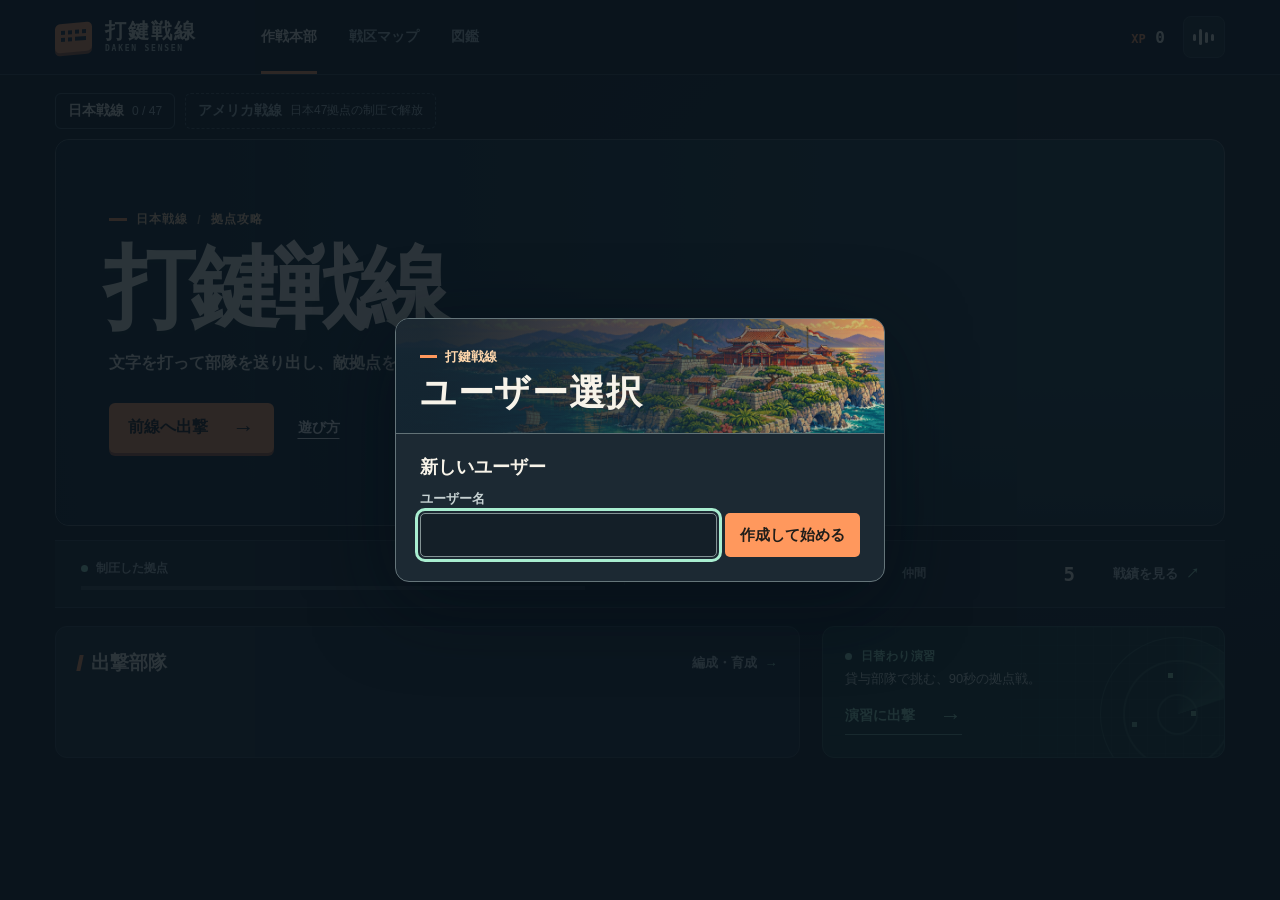
==== index.html @ ab5146cc "日米97拠点のタイピングゲームを公開版として追加" ====
<!doctype html>
<html lang="ja">
<head>
  <meta charset="utf-8">
  <meta name="viewport" content="width=device-width,initial-scale=1,viewport-fit=cover">
  <meta name="theme-color" content="#141c24">
  <title>打鍵戦線｜作戦本部</title>
  <link rel="icon" href="data:,">
  <link rel="stylesheet" href="preview/headquarters.css">
  <link rel="stylesheet" href="preview/players.css">
</head>
<body>
  <header class="mast">
    <div class="shell mast-inner">
      <a class="wordmark" href="#main" aria-label="打鍵戦線 作戦本部"><i class="keyboard-mark" aria-hidden="true"></i><span>打鍵戦線<small>DAKEN SENSEN</small></span></a>
      <nav aria-label="メインメニュー"><a href="#main" aria-current="page">作戦本部</a><a id="nav-map" href="preview/japan-stage-map.html">戦区マップ</a><a id="nav-roster" href="preview/character-roster.html">図鑑</a></nav>
      <div class="mast-tools"><span class="wallet" aria-label="所持経験値"><b>XP</b> <output id="hq-xp">0</output></span><button class="player-switch" data-player-switch aria-haspopup="dialog" hidden><strong data-player-name></strong><small>ユーザー切替</small></button><button class="sound-button" id="sound-settings" aria-label="サウンド設定" title="サウンド設定"><span class="sound-bars" aria-hidden="true"><i></i><i></i><i></i><i></i></span></button></div>
    </div>
  </header>
  <main class="shell" id="main">
    <nav class="fronts" aria-label="戦線マップ">
      <a id="front-japan" href="preview/japan-stage-map.html"><b>日本戦線</b><small id="japan-progress">0 / 47</small></a>
      <a id="front-usa" aria-disabled="true"><b>アメリカ戦線</b><small id="usa-progress">日本47拠点の制圧で解放</small></a>
    </nav>
    <section class="hero" aria-labelledby="title">
      <img id="target-scenery" class="hero-image" width="1440" height="480" alt="" decoding="async" fetchpriority="high">
      <div class="hero-content">
        <p class="theatre"><span></span><b id="front-name">日本戦線</b> <i>/</i> 拠点攻略</p>
        <h1 id="title">打鍵戦線</h1>
        <p class="objective">文字を打って部隊を送り出し、敵拠点を制圧せよ。</p>
        <div class="hero-actions"><a class="launch" id="launch" href="preview/japan-stage-map.html">前線へ出撃 <span aria-hidden="true">→</span></a><button class="how" id="open-help">遊び方</button></div>
      </div>
      <div class="target-tab"><span class="target-mark" aria-hidden="true"></span><div><small id="target-index"></small><strong id="target-place"></strong><span id="target-landmark"></span></div></div>
    </section>
    <section class="war-status" aria-label="戦線の記録">
      <div class="campaign-progress"><div><span class="status-light"></span><strong id="clear-label">制圧した拠点</strong><b id="clear-stat">0 <small>/ 47</small></b></div><progress id="clear-meter" max="47" value="0" aria-label="制圧した拠点数"></progress></div>
      <div class="war-stat"><span>獲得勲章</span><b id="medal-stat">0</b></div><div class="war-stat"><span>仲間</span><b id="unit-stat">5</b></div>
      <button class="text-button" id="open-records">戦績を見る <span aria-hidden="true">↗</span></button>
    </section>
    <div class="operations">
      <section class="squad-pane" aria-labelledby="squad-title">
        <header class="panel-top"><h2 id="squad-title"><i class="section-mark" aria-hidden="true"></i>出撃部隊</h2><a class="text-button" id="team-link" href="preview/formation-demo.html">編成・育成 <span aria-hidden="true">→</span></a></header>
        <ul class="squad" id="squad"></ul>
      </section>
      <section class="drill-pane" aria-labelledby="drill-title">
        <div class="radar" aria-hidden="true"><i></i><b></b></div>
        <div class="drill-info"><p class="drill-label"><span></span>日替わり演習 <time id="drill-date"></time></p><h2 id="drill-title"></h2><p id="drill-brief">貸与部隊で挑む、90秒の拠点戦。</p>
        <a id="drill-link" class="drill-action" href="preview/battle-demo.html">演習に出撃 <span aria-hidden="true">→</span></a></div>
      </section>
    </div>
    <noscript>ゲームを遊ぶにはJavaScriptを有効にしてください。</noscript>
  </main>
  <dialog id="hq-dialog" aria-labelledby="dialog-title"><header><h2 id="dialog-title"></h2><form method="dialog"><button class="close" aria-label="閉じる" autofocus>×</button></form></header><div class="dialog-body" id="dialog-body"></div></dialog>
  <script src="preview/campaign.js"></script><script src="preview/orders.js"></script><script src="preview/command-data.js"></script>
  <script src="preview/media/sfx/bank.js"></script><script src="preview/sound.js"></script>
  <template id="campaign-screen" data-players="home"><script src="preview/headquarters.js"></script></template>
  <script src="preview/players.js"></script>
</body>
</html>
---- preview/headquarters.css ----
:root {
  color-scheme: dark;
  --base: #141c24; --panel: #202c36; --line: #37454e; --paper: #f5f2e7;
  --dim: #b2c0c4; --orange: #ff985d; --mint: #9ee3c7;
  --mono: "IBM Plex Mono", Consolas, monospace;
  font-family: "Barlow", "Yu Gothic UI", "Hiragino Kaku Gothic ProN", Meiryo, sans-serif;
  color: var(--paper); background: var(--base);
}
* { box-sizing: border-box; }
body, p, h1, h2, h3, ul, dl, dd { margin: 0; }
body { min-height: 100vh; background: radial-gradient(ellipse at 80% 25%, #25333a66, transparent 55%), var(--base); }
a, button { color: inherit; font: inherit; }
a { text-decoration: none; }
button { cursor: pointer; }
button, a { -webkit-tap-highlight-color: transparent; }
:focus-visible { outline: 3px solid var(--mint); outline-offset: 3px; }
.shell { max-width: 1536px; margin: 0 auto; padding-inline: clamp(16px,4.3vw,72px); }
.mast { background: #151e26; border-bottom: 1px solid var(--line); }
.mast-inner { min-height: 74px; display: flex; align-items: center; gap: clamp(20px,5vw,80px); }
.wordmark { display: inline-flex; align-items: center; gap: 13px; white-space: nowrap; }
.wordmark > span { font-weight: 900; font-size: 21px; letter-spacing: .09em; line-height: 1.13; }
.wordmark small { display: block; color: #bfcac7; font: 700 8px/1.45 var(--mono); letter-spacing: .22em; }
.keyboard-mark { display: block; position: relative; width: 37px; height: 29px; transform: skewY(-5deg); border-radius: 5px; background: var(--orange); box-shadow: 0 3px #a85f3e; }
.keyboard-mark::before, .keyboard-mark::after { content: ""; position: absolute; left: 6px; top: 7px; background: #26323b; width: 4px; height: 4px; box-shadow: 7px 0 #26323b,14px 0 #26323b,21px 0 #26323b,0 7px #26323b,7px 7px #26323b; }
.keyboard-mark::after { top: 14px; left: 20px; width: 11px; box-shadow: none; }
.mast nav, .mast-tools { display: flex; align-items: center; gap: clamp(14px,2.5vw,35px); }
.mast nav a { position: relative; display: grid; place-items: center; min-height: 73px; color: var(--dim); font-size: 14px; font-weight: 700; }
.mast nav a[aria-current] { color: var(--paper); }
.mast nav a[aria-current]::after { position: absolute; content: ""; height: 3px; background: var(--orange); inset: auto 0 0; }
.mast nav a:hover, .text-button:hover, .how:hover { color: var(--orange); }
.mast-tools { margin-left: auto; gap: 18px; }
.wallet { font: 700 16px var(--mono); white-space: nowrap; }
.wallet b { color: var(--orange); font-size: 12px; }
.sound-button, .close { display: grid; place-items: center; width: 42px; height: 42px; border: 1px solid var(--line); border-radius: 8px; background: var(--panel); }
.sound-bars { display: flex; align-items: center; gap: 3px; height: 20px; }
.sound-bars i { width: 3px; background: var(--paper); height: 7px; border-radius: 2px; }
.sound-bars i:nth-child(2) { height: 16px; } .sound-bars i:nth-child(3) { height: 11px; }
.sound-button[data-muted="true"] .sound-bars i { background: var(--dim); height: 3px; }
main.shell { padding-top: clamp(16px,2.5vh,30px); padding-bottom: 20px; }
.fronts { display: flex; flex-wrap: wrap; gap: 5px 10px; margin: -5px 0 10px; }
.fronts a { display: inline-flex; align-items: center; flex-wrap: wrap; gap: 3px 8px; padding: 5px 12px; min-height: 36px; border: 1px solid #485861; border-radius: 6px; color: var(--paper); }
.fronts a[aria-current] { background: #293c40; border-color: #6b9689; }
.fronts a[href]:hover { border-color: var(--mint); }
.fronts a[aria-disabled] { border-style: dashed; color: var(--dim); }
.fronts b { font-size: 14px; }
.fronts small { color: var(--dim); font-size: 12px; }
@media (pointer: coarse) { .fronts a { min-height: 44px; } }
@media (max-width: 520px) {
  .fronts { display: grid; grid-template-columns: auto 1fr; }
  .fronts a { display: grid; align-content: center; padding: 4px 8px; }
  .usa-front .hero h1 { font-size: clamp(36px,9.5vw,52px); }
}
.hero { position: relative; isolation: isolate; overflow: hidden; border-radius: 14px; border: 1px solid #556166; background: #243b43; min-height: clamp(280px,43vh,450px); display: flex; align-items: center; }
.hero-image { z-index: -2; position: absolute; inset: 0; width: 100%; height: 100%; object-fit: cover; object-position: 74% 38%; }
.hero-image:not([src]), .hero-image:not([src]) ~ .target-tab { visibility: hidden; }
.hero-image[src$="/maine-coast.webp"] { object-position: 77% top; }
.hero::before { z-index: -1; content: ""; position: absolute; inset: 0; background: linear-gradient(90deg,#101e2bf5 0%,#142532dc 22%,#14253279 43%,transparent 69%), linear-gradient(0deg,#14232a66,transparent 40%); }
.hero-content { padding: clamp(28px,4.1vw,70px); }
.theatre, .drill-label { display: flex; align-items: center; gap: 9px; font-size: 12px; font-weight: 800; letter-spacing: .10em; }
.theatre { color: #ffd3a8; }
.theatre span { width: 18px; height: 3px; background: var(--orange); }
.theatre i { font-style: normal; opacity: .6; }
h1 { font-size: clamp(61px,7.1vw,112px); font-weight: 950; letter-spacing: -.065em; line-height: 1.16; margin: 7px 0 11px -.05em; text-shadow: 0 4px 0 #17293299; }
.objective { color: #f1eee2; font-weight: 640; font-size: clamp(14px,1.28vw,20px); }
.hero-actions { display: flex; align-items: center; gap: 24px; margin-top: clamp(17px,3.2vh,38px); }
.launch, .drill-action { display: inline-flex; align-items: center; justify-content: space-between; gap: 25px; font-weight: 850; }
.launch { min-height: 50px; padding: 0 19px; background: var(--orange); color: #211e1a; border-radius: 6px; box-shadow: 0 3px 0 #ac6140; }
.launch span, .drill-action span { font-size: 22px; line-height: 1; }
.launch:hover { background: #ffb480; }
.launch:active { transform: translateY(2px); box-shadow: 0 1px 0 #ac6140; }
.how, .text-button { min-height: 42px; background: none; padding: 0; border: 0; font-weight: 740; }
.how { color: white; text-decoration: underline; text-underline-offset: 6px; font-size: 14px; }
.target-tab { position: absolute; right: 18px; bottom: 17px; display: flex; align-items: center; gap: 11px; border: 1px solid #abcac34f; border-radius: 6px; background: #14242de8; padding: 9px 15px; }
.target-tab small { display: block; font: 700 10px/1.4 var(--mono); letter-spacing: .07em; color: var(--mint); }
.target-tab strong { font-size: 18px; }
#target-landmark { display: block; color: #e0e7df; font-size: 12px; line-height: 1.45; overflow-wrap: anywhere; }
.target-mark { width: 18px; height: 18px; border: 1px solid var(--mint); transform: rotate(45deg); display: grid; place-items: center; }
.target-mark::after { content: ""; width: 6px; height: 6px; background: var(--mint); }
.war-status { display: flex; align-items: center; gap: clamp(14px,3vw,50px); margin: 14px 0 18px; padding: 12px clamp(14px,2vw,31px); border-block: 1px solid var(--line); background: #1b262e; }
.campaign-progress { flex: 1.6; }
.campaign-progress > div { display: flex; align-items: center; gap: 8px; }
.campaign-progress strong, .war-stat span { font-size: 12px; font-weight: 700; color: var(--dim); }
.status-light, .drill-label span { display: inline-block; width: 7px; height: 7px; background: var(--mint); border-radius: 50%; }
.war-status b { font: 700 19px var(--mono); }
.campaign-progress b { margin-left: auto; }
.war-status small { font-size: 12px; color: #b4c2c4; }
.campaign-progress progress { display: block; appearance: none; width: 100%; margin-top: 6px; height: 4px; border: 0; background: #3d4a50; color: var(--mint); }
progress::-webkit-progress-bar { background: #3d4a50; } progress::-webkit-progress-value { background: var(--mint); } progress::-moz-progress-bar { background: var(--mint); }
.war-stat { flex: .55; border-left: 1px solid var(--line); padding-left: clamp(12px,2.5vw,44px); display: flex; align-items: center; justify-content: space-between; gap: 7px; }
.text-button { display: inline-flex; align-items: center; gap: 8px; color: #c5d2d5; font-size: 13px; white-space: nowrap; }
.text-button span { color: var(--mint); }
.operations { display: grid; grid-template-columns: minmax(0,1.85fr) minmax(268px,1fr); gap: clamp(12px,1.7vw,25px); }
.squad-pane, .drill-pane { border: 1px solid var(--line); background: var(--panel); border-radius: 12px; padding: clamp(14px,1.7vw,25px); }
.panel-top { display: flex; align-items: center; justify-content: space-between; margin: -6px 0 7px; }
.panel-top h2 { display: flex; align-items: center; gap: 9px; font-size: 19px; }
.section-mark { width: 4px; height: 16px; background: var(--orange); transform: skew(-12deg); }
.squad { list-style: none; padding: 0; display: grid; grid-template-columns: repeat(5,minmax(0,1fr)); gap: 7px; }
.squad li { min-width: 0; text-align: center; padding: 6px 2px 8px; background: linear-gradient(150deg,#33434e,#28333e); border: 1px solid #41505a; border-radius: 6px; }
.squad canvas { width: 100%; height: clamp(42px,6.8vh,70px); display: block; object-fit: contain; image-rendering: pixelated; }
.squad strong { display: block; margin-top: 3px; font-size: clamp(11px,1vw,15px); }
.squad small { font-size: 11px; color: #b9c9cc; }
.drill-pane { position: relative; isolation: isolate; overflow: hidden; display: flex; align-items: center; background: #1b3738; border-color: #395755; }
.drill-pane::before { content: ""; position: absolute; inset: 0; z-index: -1; background-image: linear-gradient(#49736c26 1px,transparent 1px),linear-gradient(90deg,#49736c26 1px,transparent 1px); background-size: 18px 18px; mask-image: linear-gradient(90deg,transparent,#000); }
.drill-info { position: relative; }
.drill-label { color: var(--mint); font-size: 12px; letter-spacing: .04em; }
.drill-label time { font: 700 12px var(--mono); }
.drill-pane h2 { font-size: clamp(20px,2vw,29px); margin: 5px 0; letter-spacing: -.04em; }
.drill-info > p:not(.drill-label) { color: #d4e1db; font-size: 13px; }
.drill-action { margin-top: 9px; min-height: 38px; color: var(--mint); border-bottom: 1px solid #74a89a; font-size: 14px; }
.drill-action:hover { color: white; }
.radar { position: absolute; right: -31px; bottom: -35px; z-index: -1; width: 155px; height: 155px; border-radius: 50%; border: 1px solid #679c885e; background: repeating-radial-gradient(circle, transparent 0 18px,#7aae9040 19px 20px, transparent 21px 34px); }
.radar i { display: block; position: absolute; inset: 0; border-radius: 50%; background: conic-gradient(from 80deg,transparent 275deg,#7adaaa3b 350deg,transparent 352deg); animation: sweep 12s linear infinite; }
.radar b { width: 5px; height: 5px; background: #96d9b2; box-shadow: 23px 38px #7fba99,-36px 49px #7cb99a; position: absolute; left: 44%; top: 23%; }
@keyframes sweep { to { transform: rotate(360deg); } }
dialog { width: min(510px,calc(100vw - 28px)); max-height: 90dvh; color: var(--paper); background: #202d37; border: 1px solid #556772; padding: 0; border-radius: 13px; box-shadow: 0 18px 60px #060c1280; }
dialog::backdrop { background: #07121bd6; }
dialog header { display: flex; align-items: center; justify-content: space-between; padding: 14px 19px; border-bottom: 1px solid var(--line); }
dialog h2 { font-size: 21px; } .close { font-size: 22px; }
.dialog-body { display: grid; gap: 14px; padding: 20px; line-height: 1.55; font-size: 15px; }
.dialog-body p { color: var(--dim); } .dialog-body strong { color: var(--paper); }
.dialog-body label { display: flex; align-items: center; justify-content: space-between; gap: 14px; }
.dialog-body input { accent-color: var(--orange); max-width: 56%; }
.dialog-body .records { display: grid; gap: 5px; grid-template-columns: 1fr auto; }
.records dt { color: var(--dim); } .records dd { font: bold 18px var(--mono); }
@media (max-height: 700px) and (min-width: 850px) {
  .mast-inner, .mast nav a { min-height: 51px; } main.shell { padding-top: 12px; }
  .hero { min-height: 225px; } .hero-content { padding: 19px 37px; } h1 { font-size: 64px; margin: 3px 0 6px; }
  .hero-actions { margin-top: 12px; } .launch { min-height: 43px; } .war-status { margin-block: 10px; padding-block: 6px; }
  .squad-pane, .drill-pane { padding: 11px 15px; } .squad canvas { height: 42px; }
}
@media (max-width: 760px) {
  .mast-inner { min-height: 58px; gap: 15px; } .mast nav { margin-left: auto; gap: 14px; } .mast nav a { font-size: 12px; min-height: 58px; }
  .mast-tools { margin-left: 0; gap: 8px; } .wallet { display: none; }
  .wordmark { gap: 7px; } .wordmark > span { font-size: 17px; } .wordmark small { font-size: 7px; }
  .operations { grid-template-columns: 1fr; } .war-status { gap: 10px; } .war-stat { display: grid; gap: 1px; }
  .squad strong { font-size: 12px; } .squad canvas { height: 53px; }
  .drill-pane { min-height: 155px; } .target-tab { right: 9px; bottom: 9px; }
}
@media (max-width: 480px) {
  .shell { padding-inline: 12px; } .mast-inner { gap: 8px; } .mast nav { gap: 10px; } .mast nav a:first-child { display: none; }
  .hero { min-height: 330px; align-items: end; } .hero-image { object-position: 74% center; }
  .hero::before { background: linear-gradient(0deg,#112430 2%,#112430dd 30%,#16273766 61%,transparent 90%); }
  .hero-content { padding: 17px; } h1 { font-size: 54px; margin: 2px 0 5px; }
  .objective { font-size: 13px; } .hero-actions { margin-top: 12px; } .launch { min-height: 43px; font-size: 14px; }
  .target-tab { top: 10px; bottom: auto; left: 9px; right: auto; max-width: 78%; padding: 5px 9px; } .target-tab strong { font-size: 14px; }
  .war-status { flex-wrap: wrap; padding: 10px; } .campaign-progress { min-width: 45%; }
  .war-status > .text-button { font-size: 11px; } .war-stat { flex: none; } .war-stat span { font-size: 10px; }
  .squad-pane { padding: 11px 8px; } .squad { gap: 3px; } .squad li { padding: 4px 1px; } .squad small { font-size: 9px; }
  .squad strong { font-size: 10px; } .panel-top h2 { font-size: 17px; }
}
@media (prefers-reduced-motion: reduce) { .radar i { animation: none; } }
---- preview/players.css ----
#player-picker {
  box-sizing: border-box;
  width: min(490px, calc(100vw - 28px));
  max-height: calc(100vh - 28px);
  max-height: calc(100dvh - 28px);
  margin: auto;
  padding: 0;
  overflow: auto;
  overscroll-behavior: contain;
  color-scheme: dark;
  color: #f7f3e9;
  background: #1c2933;
  border: 1px solid #65757a;
  border-radius: 14px;
  box-shadow: 0 20px 80px #050e17a8;
  font: 500 15px/1.5 "Barlow", "Yu Gothic UI", Meiryo, sans-serif;
  text-align: left;
}
#player-picker::backdrop { background: #09131cd9; }
#player-picker *, #player-picker *::before { box-sizing: border-box; }
#player-picker [hidden], [data-player-switch][hidden] { display: none !important; }
#player-picker :focus-visible, .player-switch:focus-visible { outline: 3px solid #a9eed1; outline-offset: 2px; }
#player-picker button { font: inherit; cursor: pointer; }
#player-picker .player-banner {
  position: relative;
  display: grid;
  align-content: end;
  gap: 4px;
  min-height: 115px;
  padding: 18px 24px;
  background: linear-gradient(90deg,#14242ff5 7%,#172b38b3 57%,#20303e28), var(--player-scenery, none) 74% 38% / cover;
  border-bottom: 1px solid #627277;
}
#player-picker h2, #player-picker h3, #player-picker p { margin: 0; color: inherit; }
#player-picker h2 { font: 850 clamp(27px,4.6vw,36px)/1.25 "Barlow","Yu Gothic UI",Meiryo,sans-serif; letter-spacing: .02em; }
#player-picker h2:focus { outline: none; }
.player-wordmark { display: flex; align-items: center; gap: 8px; color: #ffd7ac; font-size: 13px; font-weight: 800; }
.player-wordmark::before { content: ""; width: 17px; height: 3px; background: #ff985d; }
#player-picker .player-close { position: absolute; top: 9px; right: 9px; width: 44px; height: 44px; padding: 0; color: #fff; background: #182934de; border: 1px solid #89999a; border-radius: 6px; font-size: 24px; }
#player-picker .player-body { display: grid; gap: 18px; padding: 20px 24px 24px; }
#player-picker .player-list { display: grid; gap: 8px; max-height: min(33vh, 260px); padding: 4px; margin: -4px; overflow-y: auto; }
#player-picker .player-list button {
  display: grid; grid-template-columns: minmax(0,1fr) auto; align-items: center; column-gap: 12px;
  width: 100%; min-height: 56px; padding: 8px 14px; text-align: left;
  background: #2b3b46; border: 1px solid #55666d; border-radius: 7px; color: #fff7e9;
}
.player-list button strong { overflow-wrap: anywhere; font-size: 17px; }
.player-list button small { grid-column: 1; color: #c4d2d4; font: 650 12px/1.6 "Barlow","Yu Gothic UI",sans-serif; }
.player-list button span { grid-column: 2; grid-row: 1 / 3; color: #a8e7c9; font-size: 21px; }
#player-picker .player-list button:hover { border-color: #9ad6bb; background: #354953; }
#player-picker .player-roster:not([hidden]) + .player-form { border-top: 1px solid #42525c; padding-top: 15px; }
#player-picker h3 { font-size: 18px; margin-bottom: 8px; }
#player-picker label { display: block; color: #c6d1d2; font-size: 13px; font-weight: 700; margin: 0 0 4px; }
#player-picker .player-fields { display: flex; gap: 8px; }
#player-picker input { width: 100%; flex: 1; min-width: 0; min-height: 44px; padding: 7px 10px; font: inherit; font-size: 16px; color: #fff9ed; background: #141f28; border: 1px solid #839294; border-radius: 5px; }
#player-picker input[aria-invalid="true"] { border-color: #ffba99; }
#player-picker button[type="submit"] { min-height: 44px; padding: 7px 15px; color: #211e1a; background: #ff985d; border: 0; border-radius: 5px; font-weight: 800; white-space: nowrap; }
#player-picker button[type="submit"]:hover { background: #ffb581; }
#player-picker #player-feedback { color: #ffc7a7; font-size: 13px; }
#player-picker #player-feedback:not(:empty) { margin-top: 7px; }
#player-picker .player-warning { font-size: 13px; color: #ffe0ba; }
.player-switch {
  display: grid; align-content: center; justify-items: start; max-width: 135px; min-height: 44px;
  padding: 2px 10px; line-height: 1.25; color: #f7f3e9; background: #25333e; border: 1px solid #51616b; border-radius: 6px;
}
.player-switch strong { width: 100%; text-align: left; overflow: hidden; text-overflow: ellipsis; white-space: nowrap; font-size: 14px; }
.player-switch small { color: #a8e7c9; font-size: 11px; white-space: nowrap; }
.player-switch:hover { border-color: #9ad6bb; }
@media (max-width: 760px) {
  .mast .player-switch { max-width: 86px; padding-inline: 6px; }
}
@media (max-width: 540px) {
  .mast-inner { flex-wrap: wrap; justify-content: space-between; gap: 0 12px; }
  .mast .mast-tools { order: 2; margin-left: auto; gap: 8px; padding-block: 4px; }
  .mast .player-switch { max-width: 120px; }
  .mast .mast-inner nav { order: 3; width: 100%; gap: 18px; margin: 0; }
  .mast .mast-inner nav a { display: grid; min-height: 44px; }
  #player-picker .player-body { padding: 15px 16px 18px; gap: 14px; }
}
@media (max-height: 540px) {
  #player-picker .player-banner { min-height: 70px; padding-block: 8px; }
}
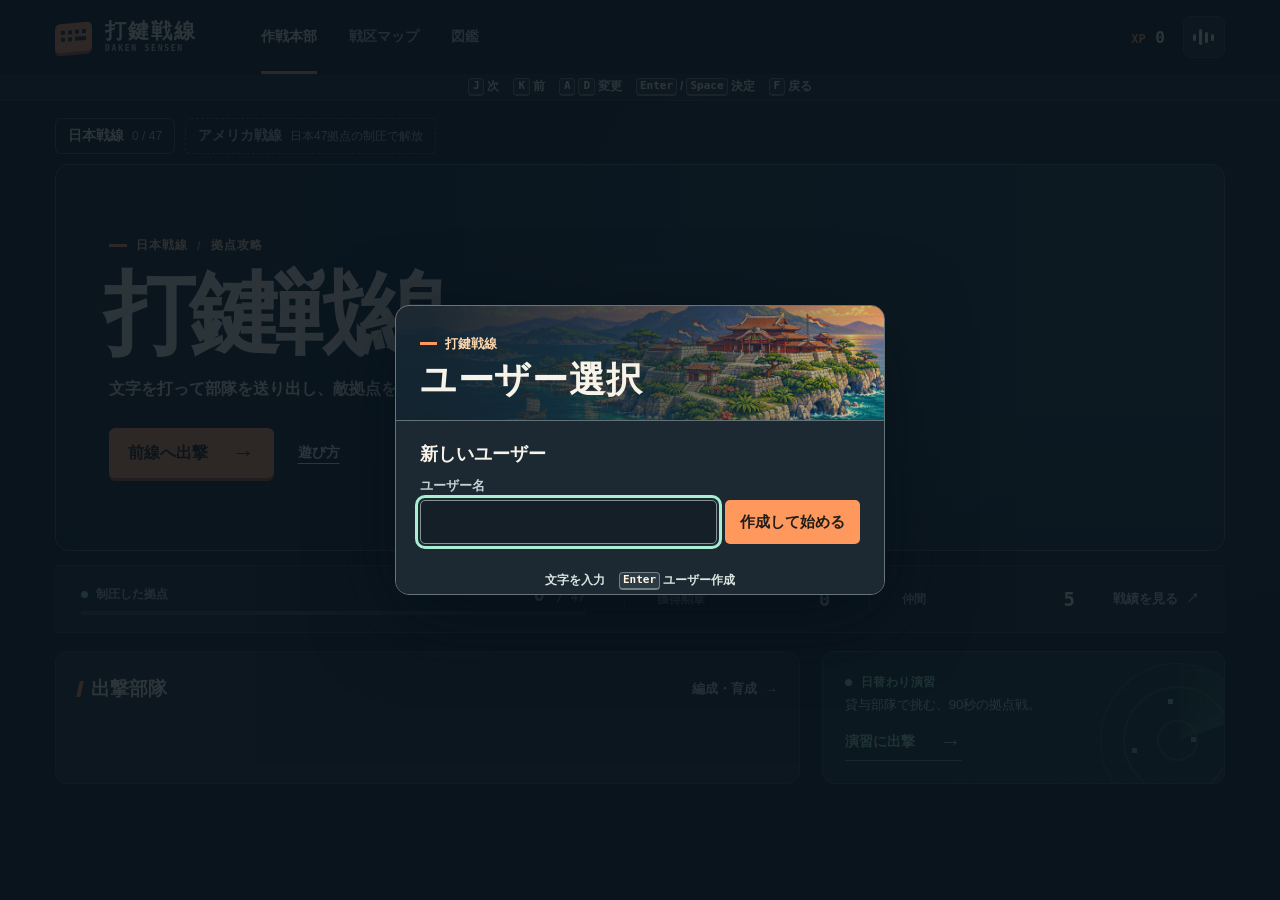
==== commit 52f8ca71: "ホームポジションで画面選択と戦闘の指揮を操作できるようにする" ====
--- a/index.html
+++ b/index.html
@@ -8,13 +8,14 @@
   <link rel="icon" href="data:,">
   <link rel="stylesheet" href="preview/headquarters.css">
   <link rel="stylesheet" href="preview/players.css">
+  <link rel="stylesheet" href="preview/keyboard.css">
 </head>
 <body>
   <header class="mast">
     <div class="shell mast-inner">
       <a class="wordmark" href="#main" aria-label="打鍵戦線 作戦本部"><i class="keyboard-mark" aria-hidden="true"></i><span>打鍵戦線<small>DAKEN SENSEN</small></span></a>
       <nav aria-label="メインメニュー"><a href="#main" aria-current="page">作戦本部</a><a id="nav-map" href="preview/japan-stage-map.html">戦区マップ</a><a id="nav-roster" href="preview/character-roster.html">図鑑</a></nav>
-      <div class="mast-tools"><span class="wallet" aria-label="所持経験値"><b>XP</b> <output id="hq-xp">0</output></span><button class="player-switch" data-player-switch aria-haspopup="dialog" hidden><strong data-player-name></strong><small>ユーザー切替</small></button><button class="sound-button" id="sound-settings" aria-label="サウンド設定" title="サウンド設定"><span class="sound-bars" aria-hidden="true"><i></i><i></i><i></i><i></i></span></button></div>
+      <div class="mast-tools"><span class="wallet" aria-label="所持経験値"><b>XP</b> <output id="hq-xp">0</output></span><button class="player-switch" data-player-switch data-key-back aria-haspopup="dialog" hidden><strong data-player-name></strong><small>ユーザー切替</small></button><button class="sound-button" id="sound-settings" aria-label="サウンド設定" title="サウンド設定"><span class="sound-bars" aria-hidden="true"><i></i><i></i><i></i><i></i></span></button></div>
     </div>
   </header>
   <main class="shell" id="main">
@@ -28,7 +29,7 @@
         <p class="theatre"><span></span><b id="front-name">日本戦線</b> <i>/</i> 拠点攻略</p>
         <h1 id="title">打鍵戦線</h1>
         <p class="objective">文字を打って部隊を送り出し、敵拠点を制圧せよ。</p>
-        <div class="hero-actions"><a class="launch" id="launch" href="preview/japan-stage-map.html">前線へ出撃 <span aria-hidden="true">→</span></a><button class="how" id="open-help">遊び方</button></div>
+        <div class="hero-actions"><a class="launch" id="launch" data-key-start href="preview/japan-stage-map.html">前線へ出撃 <span aria-hidden="true">→</span></a><button class="how" id="open-help">遊び方</button></div>
       </div>
       <div class="target-tab"><span class="target-mark" aria-hidden="true"></span><div><small id="target-index"></small><strong id="target-place"></strong><span id="target-landmark"></span></div></div>
     </section>
@@ -54,6 +55,6 @@
   <script src="preview/campaign.js"></script><script src="preview/orders.js"></script><script src="preview/command-data.js"></script>
   <script src="preview/media/sfx/bank.js"></script><script src="preview/sound.js"></script>
   <template id="campaign-screen" data-players="home"><script src="preview/headquarters.js"></script></template>
-  <script src="preview/players.js"></script>
+  <script src="preview/keyboard.js"></script><script src="preview/players.js"></script>
 </body>
 </html>
--- a/preview/keyboard.css
+++ b/preview/keyboard.css
@@ -0,0 +1,24 @@
+.key-guide {
+  display: flex; justify-content: center; align-items: center; flex-wrap: wrap; gap: 5px 16px;
+  padding: 4px 12px; background: #1c2932; color: #dce7e3;
+  font: 600 12px/1.45 "Barlow", "Yu Gothic UI", Meiryo, sans-serif;
+}
+.key-guide .key-menu, .key-guide .key-combat, .key-guide .key-editing { display: flex; justify-content: center; flex-wrap: wrap; gap: 3px 14px; }
+.key-guide span > span { display: inline-flex; align-items: center; gap: 3px; white-space: nowrap; }
+.key-guide kbd {
+  min-width: 1.5em; padding: 0 3px; border: 1px solid #718286; border-bottom-width: 2px; border-radius: 4px;
+  background: #2b3a44; color: #fff6e2; text-align: center; font: 700 11px/1.35 Consolas, monospace;
+}
+.key-guide .key-editing, .key-guide .key-combat, [data-key-typing] > header .key-menu { display: none; }
+[data-key-typing] > header .key-combat { display: flex; }
+#player-picker:has(input:focus:not([data-key-field])) .key-menu, body:has(input[type="search"]:focus:not([data-key-field])) > header .key-menu { display: none; }
+#player-picker:has(input:focus:not([data-key-field])) .key-editing, body:has(input[type="search"]:focus:not([data-key-field])) > header .key-editing { display: flex; }
+#player-picker .key-adjust, #player-picker:has(.player-close[hidden]) .key-back { display: none; }
+.key-context { font-size: 12px; color: var(--muted, #505c68); }
+.join-frame .key-guide { margin-top: 12px; background: transparent; }
+.home-keys :is(a,button,input,select,textarea,summary,[tabindex="0"]):focus {
+  outline: 3px solid #ffbd71; outline-offset: -2px; box-shadow: 0 0 0 2px #293943;
+}
+@media (hover: none) and (pointer: coarse) {
+  html:not(.home-keys) :is(.key-guide,.key-context) { display: none; }
+}
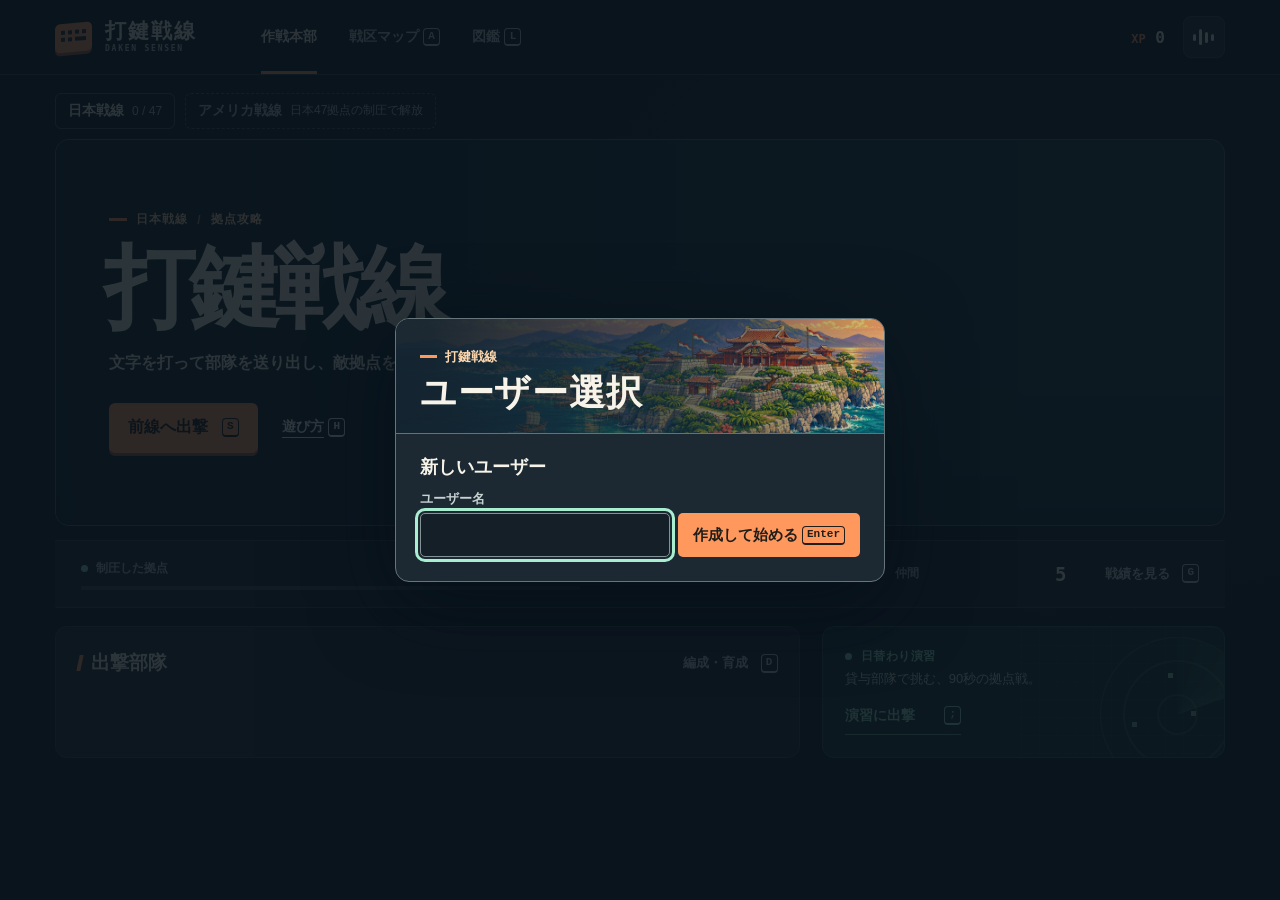
==== commit dd8aab3c: "主要な操作ボタンにショートカットを表示する" ====
--- a/index.html
+++ b/index.html
@@ -14,8 +14,8 @@
   <header class="mast">
     <div class="shell mast-inner">
       <a class="wordmark" href="#main" aria-label="打鍵戦線 作戦本部"><i class="keyboard-mark" aria-hidden="true"></i><span>打鍵戦線<small>DAKEN SENSEN</small></span></a>
-      <nav aria-label="メインメニュー"><a href="#main" aria-current="page">作戦本部</a><a id="nav-map" href="preview/japan-stage-map.html">戦区マップ</a><a id="nav-roster" href="preview/character-roster.html">図鑑</a></nav>
-      <div class="mast-tools"><span class="wallet" aria-label="所持経験値"><b>XP</b> <output id="hq-xp">0</output></span><button class="player-switch" data-player-switch data-key-back aria-haspopup="dialog" hidden><strong data-player-name></strong><small>ユーザー切替</small></button><button class="sound-button" id="sound-settings" aria-label="サウンド設定" title="サウンド設定"><span class="sound-bars" aria-hidden="true"><i></i><i></i><i></i><i></i></span></button></div>
+      <nav aria-label="メインメニュー"><a href="#main" aria-current="page">作戦本部</a><a id="nav-map" aria-keyshortcuts="A" href="preview/japan-stage-map.html">戦区マップ</a><a id="nav-roster" aria-keyshortcuts="L" href="preview/character-roster.html">図鑑</a></nav>
+      <div class="mast-tools"><span class="wallet" aria-label="所持経験値"><b>XP</b> <output id="hq-xp">0</output></span><button class="player-switch" aria-keyshortcuts="F" data-player-switch data-key-back aria-haspopup="dialog" hidden><strong data-player-name></strong><small>ユーザー切替</small></button><button class="sound-button" id="sound-settings" aria-label="サウンド設定" title="サウンド設定"><span class="sound-bars" aria-hidden="true"><i></i><i></i><i></i><i></i></span></button></div>
     </div>
   </header>
   <main class="shell" id="main">
@@ -29,24 +29,24 @@
         <p class="theatre"><span></span><b id="front-name">日本戦線</b> <i>/</i> 拠点攻略</p>
         <h1 id="title">打鍵戦線</h1>
         <p class="objective">文字を打って部隊を送り出し、敵拠点を制圧せよ。</p>
-        <div class="hero-actions"><a class="launch" id="launch" data-key-start href="preview/japan-stage-map.html">前線へ出撃 <span aria-hidden="true">→</span></a><button class="how" id="open-help">遊び方</button></div>
+        <div class="hero-actions"><a class="launch" id="launch" aria-keyshortcuts="S" data-key-start href="preview/japan-stage-map.html">前線へ出撃 <span aria-hidden="true">→</span></a><button class="how" id="open-help" aria-keyshortcuts="H">遊び方</button></div>
       </div>
       <div class="target-tab"><span class="target-mark" aria-hidden="true"></span><div><small id="target-index"></small><strong id="target-place"></strong><span id="target-landmark"></span></div></div>
     </section>
     <section class="war-status" aria-label="戦線の記録">
       <div class="campaign-progress"><div><span class="status-light"></span><strong id="clear-label">制圧した拠点</strong><b id="clear-stat">0 <small>/ 47</small></b></div><progress id="clear-meter" max="47" value="0" aria-label="制圧した拠点数"></progress></div>
       <div class="war-stat"><span>獲得勲章</span><b id="medal-stat">0</b></div><div class="war-stat"><span>仲間</span><b id="unit-stat">5</b></div>
-      <button class="text-button" id="open-records">戦績を見る <span aria-hidden="true">↗</span></button>
+      <button class="text-button" id="open-records" aria-keyshortcuts="G">戦績を見る <span aria-hidden="true">↗</span></button>
     </section>
     <div class="operations">
       <section class="squad-pane" aria-labelledby="squad-title">
-        <header class="panel-top"><h2 id="squad-title"><i class="section-mark" aria-hidden="true"></i>出撃部隊</h2><a class="text-button" id="team-link" href="preview/formation-demo.html">編成・育成 <span aria-hidden="true">→</span></a></header>
+        <header class="panel-top"><h2 id="squad-title"><i class="section-mark" aria-hidden="true"></i>出撃部隊</h2><a class="text-button" id="team-link" aria-keyshortcuts="D" href="preview/formation-demo.html">編成・育成 <span aria-hidden="true">→</span></a></header>
         <ul class="squad" id="squad"></ul>
       </section>
       <section class="drill-pane" aria-labelledby="drill-title">
         <div class="radar" aria-hidden="true"><i></i><b></b></div>
         <div class="drill-info"><p class="drill-label"><span></span>日替わり演習 <time id="drill-date"></time></p><h2 id="drill-title"></h2><p id="drill-brief">貸与部隊で挑む、90秒の拠点戦。</p>
-        <a id="drill-link" class="drill-action" href="preview/battle-demo.html">演習に出撃 <span aria-hidden="true">→</span></a></div>
+        <a id="drill-link" aria-keyshortcuts=";" class="drill-action" href="preview/battle-demo.html">演習に出撃 <span aria-hidden="true">→</span></a></div>
       </section>
     </div>
     <noscript>ゲームを遊ぶにはJavaScriptを有効にしてください。</noscript>
--- a/preview/keyboard.css
+++ b/preview/keyboard.css
@@ -1,24 +1,48 @@
-.key-guide {
-  display: flex; justify-content: center; align-items: center; flex-wrap: wrap; gap: 5px 16px;
-  padding: 4px 12px; background: #1c2932; color: #dce7e3;
-  font: 600 12px/1.45 "Barlow", "Yu Gothic UI", Meiryo, sans-serif;
+:where(a, button)[aria-keyshortcuts]:not(:has(.summon-key, .order-key))::after,
+.home-keys :where(a[href], button, summary):focus:not([aria-keyshortcuts])::after,
+.player-form:has(#player-name:focus:not([data-key-field])) button[type="submit"]::after {
+  display: inline-block; flex: none; box-sizing: border-box; margin-inline-start: .4em;
+  min-width: 1.55em; padding: 2px 4px; vertical-align: middle; text-align: center; white-space: nowrap;
+  border: 1px solid currentColor; border-bottom-width: 2px; border-radius: 4px;
+  font: 700 11px/1.05 Consolas, "Courier New", monospace; letter-spacing: 0;
 }
-.key-guide .key-menu, .key-guide .key-combat, .key-guide .key-editing { display: flex; justify-content: center; flex-wrap: wrap; gap: 3px 14px; }
-.key-guide span > span { display: inline-flex; align-items: center; gap: 3px; white-space: nowrap; }
-.key-guide kbd {
-  min-width: 1.5em; padding: 0 3px; border: 1px solid #718286; border-bottom-width: 2px; border-radius: 4px;
-  background: #2b3a44; color: #fff6e2; text-align: center; font: 700 11px/1.35 Consolas, monospace;
-}
-.key-guide .key-editing, .key-guide .key-combat, [data-key-typing] > header .key-menu { display: none; }
-[data-key-typing] > header .key-combat { display: flex; }
-#player-picker:has(input:focus:not([data-key-field])) .key-menu, body:has(input[type="search"]:focus:not([data-key-field])) > header .key-menu { display: none; }
-#player-picker:has(input:focus:not([data-key-field])) .key-editing, body:has(input[type="search"]:focus:not([data-key-field])) > header .key-editing { display: flex; }
-#player-picker .key-adjust, #player-picker:has(.player-close[hidden]) .key-back { display: none; }
-.key-context { font-size: 12px; color: var(--muted, #505c68); }
-.join-frame .key-guide { margin-top: 12px; background: transparent; }
+:where(a, button)[aria-keyshortcuts]:not(:has(.summon-key, .order-key))::after { content: attr(aria-keyshortcuts); content: attr(aria-keyshortcuts) / ""; }
+.home-keys :where(a[href], button, summary):focus:not([aria-keyshortcuts])::after,
+.player-form:has(#player-name:focus:not([data-key-field])) button[type="submit"]::after { content: "Enter"; content: "Enter" / ""; }
+.player-form:has(#player-name[data-key-field]:focus) button[type="submit"]::after { visibility: hidden; }
 .home-keys :is(a,button,input,select,textarea,summary,[tabindex="0"]):focus {
   outline: 3px solid #ffbd71; outline-offset: -2px; box-shadow: 0 0 0 2px #293943;
 }
-@media (hover: none) and (pointer: coarse) {
-  html:not(.home-keys) :is(.key-guide,.key-context) { display: none; }
+.mast nav a[aria-keyshortcuts] { display: inline-flex; align-items: center; }
+.hero-actions .launch { gap: 10px; }
+.hero-actions .launch > span, .drill-action > span, .text-button[aria-keyshortcuts] > span { display: none; }
+.player-switch[aria-keyshortcuts] { grid-template-columns: minmax(0, 1fr) auto; align-items: center; }
+.player-switch[aria-keyshortcuts] > :is(strong,small) { grid-column: 1; }
+.player-switch[aria-keyshortcuts]::after, .player-list button::after { grid-area: 1 / 2 / 3 / 3; }
+.player-list button[aria-keyshortcuts] > span, .home-keys .player-list button:focus > span { visibility: hidden; }
+:is(.close,.player-close,.icon-button,.sound-button) { position: relative; }
+:is(.close,.player-close,.icon-button,.sound-button)[aria-keyshortcuts]::after,
+.home-keys :is(.close,.icon-button,.sound-button):focus:not([aria-keyshortcuts])::after {
+  position: absolute; right: 1px; bottom: 1px; padding: 0 2px; margin: 0; font-size: 9px;
 }
+.stage-card .stage-picker { display: grid; grid-template-columns: auto auto minmax(0,1fr) auto; gap: 4px; align-items: center; }
+.stage-picker select { min-width: 0; width: 100%; }
+.stage-step {
+  display: inline-flex; align-items: center; justify-content: center; min-width: 42px; min-height: 44px; padding: 0 4px;
+  border: 1px solid var(--rule,#d1cbdc); border-radius: 7px; background: var(--sheet,#fffefa); color: var(--ink,#292139);
+  font: 700 21px/1 sans-serif; cursor: pointer;
+}
+.stage-step:disabled { opacity: .45; cursor: default; }
+.key-reference kbd { display: inline-block; margin-inline-start: 3px; font: 700 12px/1.4 Consolas, monospace; padding: 1px 5px; border: 1px solid currentColor; border-radius: 4px; }
+.live-front .card-foot kbd.summon-key, .live-front .deploy-head .summon-key, .live-front .order-buttons kbd.order-key { display: inline-block; }
+#roster:has(select:focus) .pager button::after,
+body:has(#search:focus:not([data-key-field])) :is(.masthead, .pager) [aria-keyshortcuts]::after,
+#player-picker:has(#player-name:focus:not([data-key-field])) :is(.player-list button, .player-close)::after,
+#detail:has(:is([data-key-arrows],input[type="range"]):focus) .detail-nav :is([aria-keyshortcuts="A"],[aria-keyshortcuts="D"])::after { visibility: hidden; }
+[data-key-typing] > :is(header,main) [aria-keyshortcuts]:not(#pause):not(:has(.summon-key,.order-key))::after,
+[data-key-typing] > :is(header,main) :focus:not([aria-keyshortcuts])::after { display: none; }
+@media (max-width: 540px) {
+  .stage-step { min-width: 38px; }
+  .hero .hero-actions { gap: 12px; }
+  .mast nav { gap: 8px; }
+}
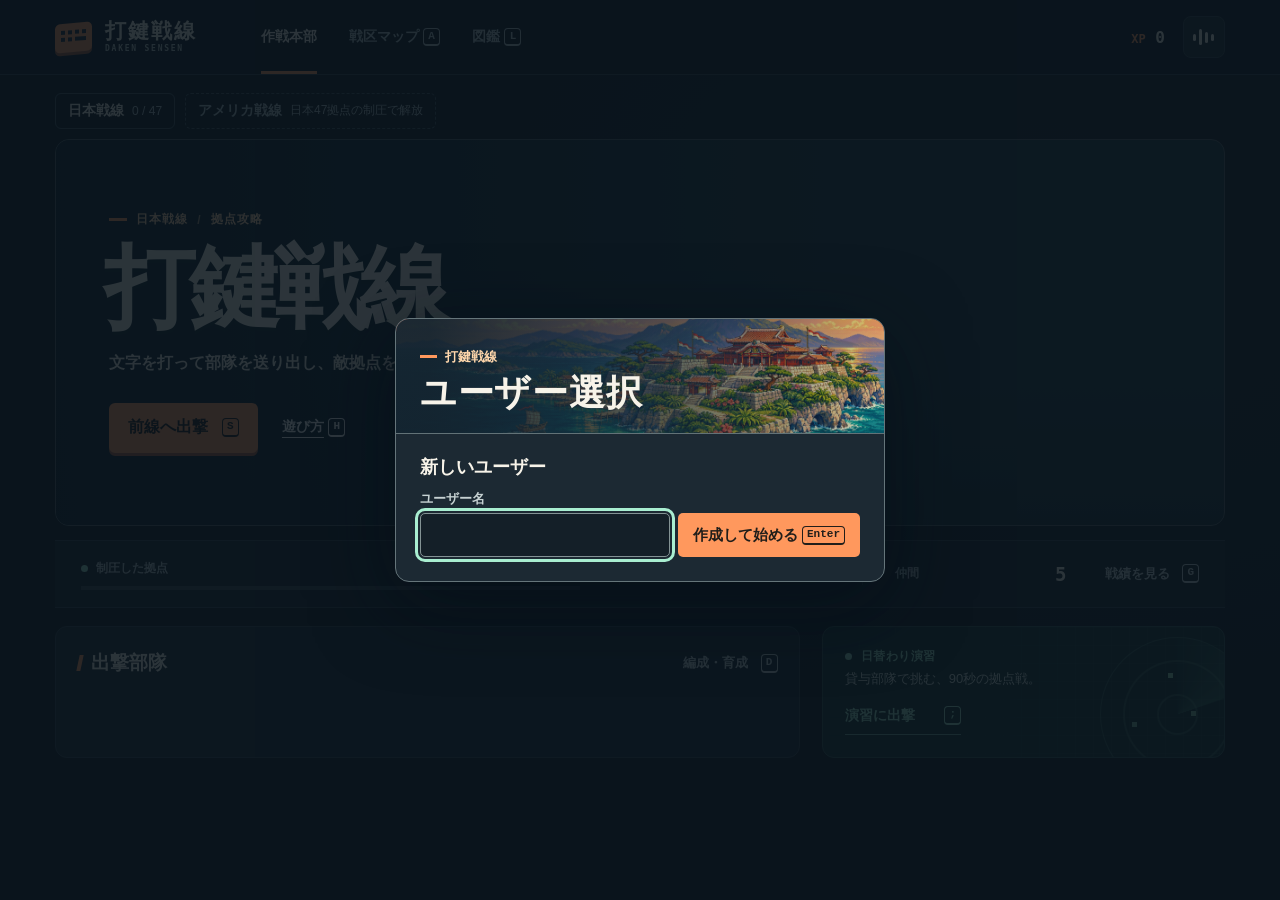
==== commit e1afb914: "制圧報酬の伸びを調整し、拠点選択に敵平均レベルを表示する" ====
--- a/index.html
+++ b/index.html
@@ -6,7 +6,7 @@
   <meta name="theme-color" content="#141c24">
   <title>打鍵戦線｜作戦本部</title>
   <link rel="icon" href="data:,">
-  <link rel="stylesheet" href="preview/headquarters.css">
+  <link rel="stylesheet" href="preview/headquarters.css?v=bb154324">
   <link rel="stylesheet" href="preview/players.css">
   <link rel="stylesheet" href="preview/keyboard.css">
 </head>
@@ -31,7 +31,7 @@
         <p class="objective">文字を打って部隊を送り出し、敵拠点を制圧せよ。</p>
         <div class="hero-actions"><a class="launch" id="launch" aria-keyshortcuts="S" data-key-start href="preview/japan-stage-map.html">前線へ出撃 <span aria-hidden="true">→</span></a><button class="how" id="open-help" aria-keyshortcuts="H">遊び方</button></div>
       </div>
-      <div class="target-tab"><span class="target-mark" aria-hidden="true"></span><div><small id="target-index"></small><strong id="target-place"></strong><span id="target-landmark"></span></div></div>
+      <div class="target-tab"><span class="target-mark" aria-hidden="true"></span><div><small id="target-index"></small><strong id="target-place"></strong><span id="target-enemy-level"></span><span id="target-landmark"></span></div></div>
     </section>
     <section class="war-status" aria-label="戦線の記録">
       <div class="campaign-progress"><div><span class="status-light"></span><strong id="clear-label">制圧した拠点</strong><b id="clear-stat">0 <small>/ 47</small></b></div><progress id="clear-meter" max="47" value="0" aria-label="制圧した拠点数"></progress></div>
@@ -52,9 +52,9 @@
     <noscript>ゲームを遊ぶにはJavaScriptを有効にしてください。</noscript>
   </main>
   <dialog id="hq-dialog" aria-labelledby="dialog-title"><header><h2 id="dialog-title"></h2><form method="dialog"><button class="close" aria-label="閉じる" autofocus>×</button></form></header><div class="dialog-body" id="dialog-body"></div></dialog>
-  <script src="preview/campaign.js"></script><script src="preview/orders.js"></script><script src="preview/command-data.js"></script>
+  <script src="preview/campaign.js?v=0936d174"></script><script src="preview/orders.js"></script><script src="preview/command-data.js?v=dcd591ac"></script>
   <script src="preview/media/sfx/bank.js"></script><script src="preview/sound.js"></script>
-  <template id="campaign-screen" data-players="home"><script src="preview/headquarters.js"></script></template>
+  <template id="campaign-screen" data-players="home"><script src="preview/headquarters.js?v=e41f3c8f"></script></template>
   <script src="preview/keyboard.js"></script><script src="preview/players.js"></script>
 </body>
 </html>
--- a/preview/headquarters.css
+++ b/preview/headquarters.css
@@ -73,6 +73,7 @@
 .target-tab { position: absolute; right: 18px; bottom: 17px; display: flex; align-items: center; gap: 11px; border: 1px solid #abcac34f; border-radius: 6px; background: #14242de8; padding: 9px 15px; }
 .target-tab small { display: block; font: 700 10px/1.4 var(--mono); letter-spacing: .07em; color: var(--mint); }
 .target-tab strong { font-size: 18px; }
+#target-enemy-level { margin-inline-start: 9px; color: #ffd0a6; font-size: 12px; font-weight: 700; white-space: nowrap; }
 #target-landmark { display: block; color: #e0e7df; font-size: 12px; line-height: 1.45; overflow-wrap: anywhere; }
 .target-mark { width: 18px; height: 18px; border: 1px solid var(--mint); transform: rotate(45deg); display: grid; place-items: center; }
 .target-mark::after { content: ""; width: 6px; height: 6px; background: var(--mint); }
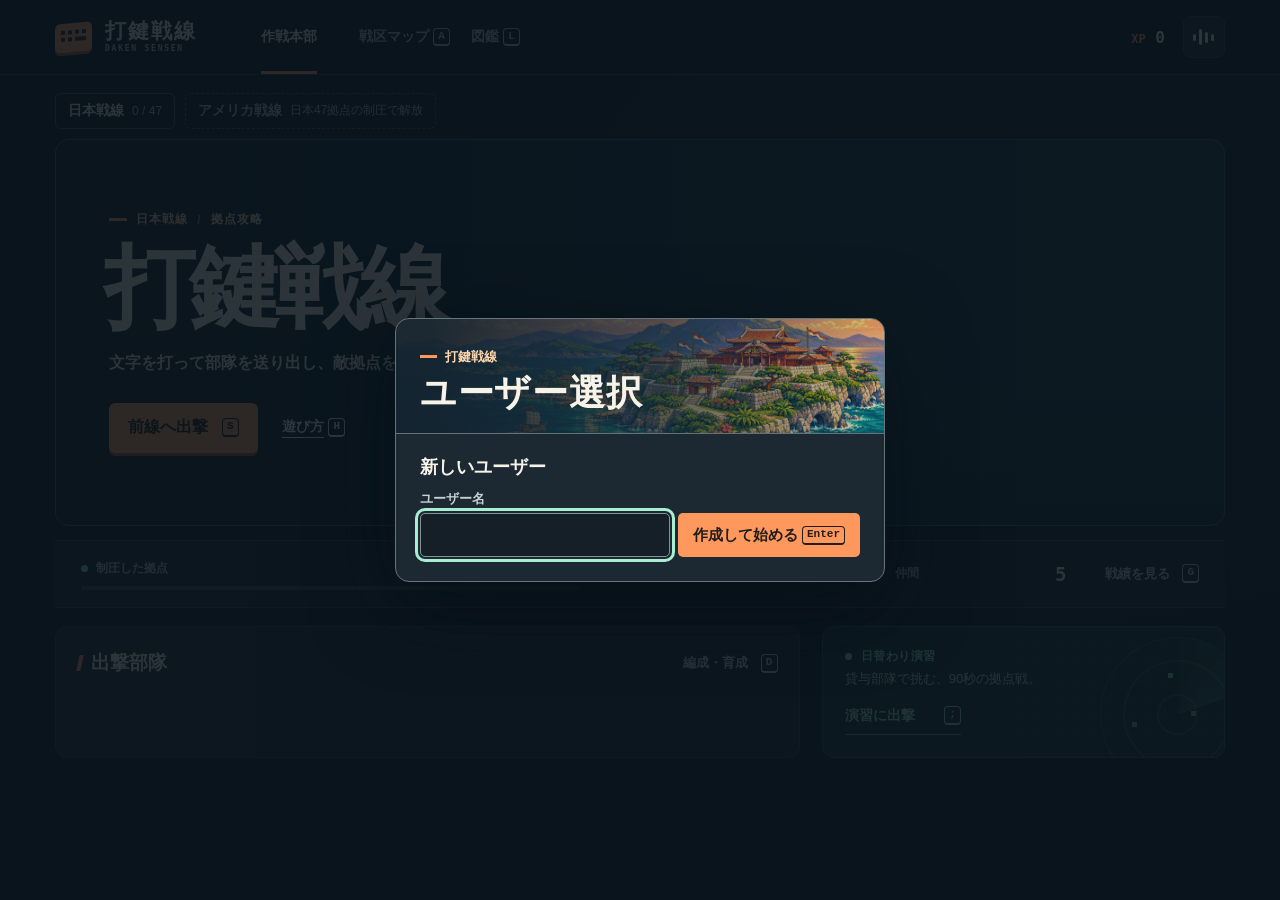
==== commit d84803bb: "作戦本部を基準に日米の戦区マップとヘッダーを統一する" ====
--- a/index.html
+++ b/index.html
@@ -6,23 +6,15 @@
   <meta name="theme-color" content="#141c24">
   <title>打鍵戦線｜作戦本部</title>
   <link rel="icon" href="data:,">
-  <link rel="stylesheet" href="preview/headquarters.css?v=bb154324">
+  <link rel="stylesheet" href="preview/command-shell.css?v=a44e2202">
+  <link rel="stylesheet" href="preview/headquarters.css?v=b53cdffa">
   <link rel="stylesheet" href="preview/players.css">
   <link rel="stylesheet" href="preview/keyboard.css">
 </head>
 <body>
-  <header class="mast">
-    <div class="shell mast-inner">
-      <a class="wordmark" href="#main" aria-label="打鍵戦線 作戦本部"><i class="keyboard-mark" aria-hidden="true"></i><span>打鍵戦線<small>DAKEN SENSEN</small></span></a>
-      <nav aria-label="メインメニュー"><a href="#main" aria-current="page">作戦本部</a><a id="nav-map" aria-keyshortcuts="A" href="preview/japan-stage-map.html">戦区マップ</a><a id="nav-roster" aria-keyshortcuts="L" href="preview/character-roster.html">図鑑</a></nav>
-      <div class="mast-tools"><span class="wallet" aria-label="所持経験値"><b>XP</b> <output id="hq-xp">0</output></span><button class="player-switch" aria-keyshortcuts="F" data-player-switch data-key-back aria-haspopup="dialog" hidden><strong data-player-name></strong><small>ユーザー切替</small></button><button class="sound-button" id="sound-settings" aria-label="サウンド設定" title="サウンド設定"><span class="sound-bars" aria-hidden="true"><i></i><i></i><i></i><i></i></span></button></div>
-    </div>
-  </header>
+  <header class="mast"></header>
   <main class="shell" id="main">
-    <nav class="fronts" aria-label="戦線マップ">
-      <a id="front-japan" href="preview/japan-stage-map.html"><b>日本戦線</b><small id="japan-progress">0 / 47</small></a>
-      <a id="front-usa" aria-disabled="true"><b>アメリカ戦線</b><small id="usa-progress">日本47拠点の制圧で解放</small></a>
-    </nav>
+    <nav class="fronts" aria-label="戦線マップ"></nav>
     <section class="hero" aria-labelledby="title">
       <img id="target-scenery" class="hero-image" width="1440" height="480" alt="" decoding="async" fetchpriority="high">
       <div class="hero-content">
@@ -51,10 +43,10 @@
     </div>
     <noscript>ゲームを遊ぶにはJavaScriptを有効にしてください。</noscript>
   </main>
-  <dialog id="hq-dialog" aria-labelledby="dialog-title"><header><h2 id="dialog-title"></h2><form method="dialog"><button class="close" aria-label="閉じる" autofocus>×</button></form></header><div class="dialog-body" id="dialog-body"></div></dialog>
   <script src="preview/campaign.js?v=0936d174"></script><script src="preview/orders.js"></script><script src="preview/command-data.js?v=dcd591ac"></script>
   <script src="preview/media/sfx/bank.js"></script><script src="preview/sound.js"></script>
-  <template id="campaign-screen" data-players="home"><script src="preview/headquarters.js?v=e41f3c8f"></script></template>
+  <script src="preview/command-shell.js?v=746c9211"></script>
+  <template id="campaign-screen" data-players="home"><script src="preview/headquarters.js?v=c27904e1"></script></template>
   <script src="preview/keyboard.js"></script><script src="preview/players.js"></script>
 </body>
 </html>
--- a/preview/command-shell.css
+++ b/preview/command-shell.css
@@ -0,0 +1,81 @@
+:root {
+  color-scheme: dark;
+  --base: #141c24; --panel: #202c36; --line: #37454e; --paper: #f5f2e7;
+  --dim: #b2c0c4; --orange: #ff985d; --mint: #9ee3c7;
+  --mono: "IBM Plex Mono", Consolas, monospace;
+  font-family: "Barlow", "Yu Gothic UI", "Hiragino Kaku Gothic ProN", Meiryo, sans-serif;
+  color: var(--paper); background: var(--base);
+}
+* { box-sizing: border-box; }
+body, p, h1, h2, h3, ul, dl, dd { margin: 0; }
+body { min-height: 100vh; background: radial-gradient(ellipse at 80% 25%, #25333a66, transparent 55%), var(--base); }
+a, button { color: inherit; font: inherit; }
+a { text-decoration: none; }
+button { cursor: pointer; }
+button, a { -webkit-tap-highlight-color: transparent; }
+:focus-visible { outline: 3px solid var(--mint); outline-offset: 3px; }
+.shell { max-width: 1536px; margin: 0 auto; padding-inline: clamp(16px,4.3vw,72px); }
+.mast { background: #151e26; border-bottom: 1px solid var(--line); }
+.mast-inner { min-height: 74px; display: flex; align-items: center; gap: clamp(20px,5vw,80px); }
+.wordmark { display: inline-flex; align-items: center; gap: 13px; white-space: nowrap; }
+.wordmark > span { font-weight: 900; font-size: 21px; letter-spacing: .09em; line-height: 1.13; }
+.wordmark small { display: block; color: #bfcac7; font: 700 8px/1.45 var(--mono); letter-spacing: .22em; }
+.keyboard-mark { display: block; position: relative; width: 37px; height: 29px; transform: skewY(-5deg); border-radius: 5px; background: var(--orange); box-shadow: 0 3px #a85f3e; }
+.keyboard-mark::before, .keyboard-mark::after { content: ""; position: absolute; left: 6px; top: 7px; background: #26323b; width: 4px; height: 4px; box-shadow: 7px 0 #26323b,14px 0 #26323b,21px 0 #26323b,0 7px #26323b,7px 7px #26323b; }
+.keyboard-mark::after { top: 14px; left: 20px; width: 11px; box-shadow: none; }
+.mast nav { display: grid; align-items: center; grid-template-columns: 6em 7em auto; gap: clamp(8px, 1.1vw, 16px); font-size: 14px; }
+.mast nav a { position: relative; display: grid; place-items: center; justify-self: start; min-height: 73px; color: var(--dim); font-size: 14px; font-weight: 700; white-space: nowrap; }
+.mast nav a[aria-current] { color: var(--paper); }
+.mast nav a[aria-current]::before { position: absolute; content: ""; height: 3px; background: var(--orange); inset: auto 0 0; }
+.mast nav a:hover, .text-button:hover, .how:hover { color: var(--orange); }
+.mast-tools { margin-left: auto; display: flex; align-items: center; gap: 18px; }
+.mast-tools .player-switch { width: 135px; }
+.wallet { font: 700 16px var(--mono); white-space: nowrap; }
+.wallet b { color: var(--orange); font-size: 12px; }
+.sound-button, .close { display: grid; place-items: center; width: 42px; height: 42px; border: 1px solid var(--line); border-radius: 8px; background: var(--panel); }
+.sound-bars { display: flex; align-items: center; gap: 3px; height: 20px; }
+.sound-bars i { width: 3px; background: var(--paper); height: 7px; border-radius: 2px; }
+.sound-bars i:nth-child(2) { height: 16px; } .sound-bars i:nth-child(3) { height: 11px; }
+.sound-button[data-muted="true"] .sound-bars i { background: var(--dim); height: 3px; }
+main.shell { padding-top: clamp(16px,2.5vh,30px); padding-bottom: 20px; }
+.fronts { display: flex; flex-wrap: wrap; gap: 5px 10px; margin: -5px 0 10px; }
+.fronts a { display: inline-flex; align-items: center; flex-wrap: wrap; gap: 3px 8px; padding: 5px 12px; min-height: 36px; border: 1px solid #485861; border-radius: 6px; color: var(--paper); }
+.fronts a[aria-current] { background: #293c40; border-color: #6b9689; }
+.fronts a[href]:hover { border-color: var(--mint); }
+.fronts a[aria-disabled] { border-style: dashed; color: var(--dim); }
+.fronts b { font-size: 14px; }
+.fronts small { color: var(--dim); font-size: 12px; }
+.wordmark, .fronts a { position: relative; }
+.home-keys :is(.mast a, .fronts a):focus:not([aria-keyshortcuts])::after {
+  position: absolute; right: 1px; bottom: 0; margin: 0; padding: 0 2px; background: var(--base); font-size: 9px;
+}
+@media (pointer: coarse) { .fronts a { min-height: 44px; } }
+@media (max-width: 520px) {
+  .fronts { display: grid; grid-template-columns: auto 1fr; }
+  .fronts a { display: grid; align-content: center; padding: 4px 8px; }
+}
+.launch { min-height: 50px; padding: 0 19px; background: var(--orange); color: #211e1a; border-radius: 6px; box-shadow: 0 3px 0 #ac6140; }
+.launch:hover { background: #ffb480; }
+.launch:active { transform: translateY(2px); box-shadow: 0 1px 0 #ac6140; }
+.section-mark { width: 4px; height: 16px; background: var(--orange); transform: skew(-12deg); }
+dialog { width: min(510px,calc(100vw - 28px)); max-height: 90dvh; color: var(--paper); background: #202d37; border: 1px solid #556772; padding: 0; border-radius: 13px; box-shadow: 0 18px 60px #060c1280; }
+dialog::backdrop { background: #07121bd6; }
+dialog header { display: flex; align-items: center; justify-content: space-between; padding: 14px 19px; border-bottom: 1px solid var(--line); }
+dialog h2 { font-size: 21px; } .close { font-size: 22px; }
+.dialog-body { display: grid; gap: 14px; padding: 20px; line-height: 1.55; font-size: 15px; }
+.dialog-body p { color: var(--dim); } .dialog-body strong { color: var(--paper); }
+.dialog-body label { display: flex; align-items: center; justify-content: space-between; gap: 14px; }
+.dialog-body input { accent-color: var(--orange); max-width: 56%; }
+.dialog-body .records { display: grid; gap: 5px; grid-template-columns: 1fr auto; }
+.records dt { color: var(--dim); } .records dd { font: bold 18px var(--mono); }
+@media (max-height: 700px) and (min-width: 850px) {
+  .mast-inner, .mast nav a { min-height: 51px; } main.shell { padding-top: 12px; }
+}
+@media (max-width: 760px) {
+  .mast-inner { min-height: 58px; gap: 15px; } .mast nav { display: flex; margin-left: auto; gap: 14px; } .mast nav a { font-size: 12px; min-height: 58px; }
+  .mast-tools { margin-left: 0; gap: 8px; } .wallet { display: none; }
+  .wordmark { gap: 7px; } .wordmark > span { font-size: 17px; } .wordmark small { font-size: 7px; }
+}
+@media (max-width: 480px) {
+  .shell { padding-inline: 12px; } .mast-inner { gap: 8px; } .mast nav { gap: 10px; } .mast nav a:first-child { display: none; }
+}
--- a/preview/headquarters.css
+++ b/preview/headquarters.css
@@ -1,55 +1,3 @@
-:root {
-  color-scheme: dark;
-  --base: #141c24; --panel: #202c36; --line: #37454e; --paper: #f5f2e7;
-  --dim: #b2c0c4; --orange: #ff985d; --mint: #9ee3c7;
-  --mono: "IBM Plex Mono", Consolas, monospace;
-  font-family: "Barlow", "Yu Gothic UI", "Hiragino Kaku Gothic ProN", Meiryo, sans-serif;
-  color: var(--paper); background: var(--base);
-}
-* { box-sizing: border-box; }
-body, p, h1, h2, h3, ul, dl, dd { margin: 0; }
-body { min-height: 100vh; background: radial-gradient(ellipse at 80% 25%, #25333a66, transparent 55%), var(--base); }
-a, button { color: inherit; font: inherit; }
-a { text-decoration: none; }
-button { cursor: pointer; }
-button, a { -webkit-tap-highlight-color: transparent; }
-:focus-visible { outline: 3px solid var(--mint); outline-offset: 3px; }
-.shell { max-width: 1536px; margin: 0 auto; padding-inline: clamp(16px,4.3vw,72px); }
-.mast { background: #151e26; border-bottom: 1px solid var(--line); }
-.mast-inner { min-height: 74px; display: flex; align-items: center; gap: clamp(20px,5vw,80px); }
-.wordmark { display: inline-flex; align-items: center; gap: 13px; white-space: nowrap; }
-.wordmark > span { font-weight: 900; font-size: 21px; letter-spacing: .09em; line-height: 1.13; }
-.wordmark small { display: block; color: #bfcac7; font: 700 8px/1.45 var(--mono); letter-spacing: .22em; }
-.keyboard-mark { display: block; position: relative; width: 37px; height: 29px; transform: skewY(-5deg); border-radius: 5px; background: var(--orange); box-shadow: 0 3px #a85f3e; }
-.keyboard-mark::before, .keyboard-mark::after { content: ""; position: absolute; left: 6px; top: 7px; background: #26323b; width: 4px; height: 4px; box-shadow: 7px 0 #26323b,14px 0 #26323b,21px 0 #26323b,0 7px #26323b,7px 7px #26323b; }
-.keyboard-mark::after { top: 14px; left: 20px; width: 11px; box-shadow: none; }
-.mast nav, .mast-tools { display: flex; align-items: center; gap: clamp(14px,2.5vw,35px); }
-.mast nav a { position: relative; display: grid; place-items: center; min-height: 73px; color: var(--dim); font-size: 14px; font-weight: 700; }
-.mast nav a[aria-current] { color: var(--paper); }
-.mast nav a[aria-current]::after { position: absolute; content: ""; height: 3px; background: var(--orange); inset: auto 0 0; }
-.mast nav a:hover, .text-button:hover, .how:hover { color: var(--orange); }
-.mast-tools { margin-left: auto; gap: 18px; }
-.wallet { font: 700 16px var(--mono); white-space: nowrap; }
-.wallet b { color: var(--orange); font-size: 12px; }
-.sound-button, .close { display: grid; place-items: center; width: 42px; height: 42px; border: 1px solid var(--line); border-radius: 8px; background: var(--panel); }
-.sound-bars { display: flex; align-items: center; gap: 3px; height: 20px; }
-.sound-bars i { width: 3px; background: var(--paper); height: 7px; border-radius: 2px; }
-.sound-bars i:nth-child(2) { height: 16px; } .sound-bars i:nth-child(3) { height: 11px; }
-.sound-button[data-muted="true"] .sound-bars i { background: var(--dim); height: 3px; }
-main.shell { padding-top: clamp(16px,2.5vh,30px); padding-bottom: 20px; }
-.fronts { display: flex; flex-wrap: wrap; gap: 5px 10px; margin: -5px 0 10px; }
-.fronts a { display: inline-flex; align-items: center; flex-wrap: wrap; gap: 3px 8px; padding: 5px 12px; min-height: 36px; border: 1px solid #485861; border-radius: 6px; color: var(--paper); }
-.fronts a[aria-current] { background: #293c40; border-color: #6b9689; }
-.fronts a[href]:hover { border-color: var(--mint); }
-.fronts a[aria-disabled] { border-style: dashed; color: var(--dim); }
-.fronts b { font-size: 14px; }
-.fronts small { color: var(--dim); font-size: 12px; }
-@media (pointer: coarse) { .fronts a { min-height: 44px; } }
-@media (max-width: 520px) {
-  .fronts { display: grid; grid-template-columns: auto 1fr; }
-  .fronts a { display: grid; align-content: center; padding: 4px 8px; }
-  .usa-front .hero h1 { font-size: clamp(36px,9.5vw,52px); }
-}
 .hero { position: relative; isolation: isolate; overflow: hidden; border-radius: 14px; border: 1px solid #556166; background: #243b43; min-height: clamp(280px,43vh,450px); display: flex; align-items: center; }
 .hero-image { z-index: -2; position: absolute; inset: 0; width: 100%; height: 100%; object-fit: cover; object-position: 74% 38%; }
 .hero-image:not([src]), .hero-image:not([src]) ~ .target-tab { visibility: hidden; }
@@ -64,10 +12,7 @@
 .objective { color: #f1eee2; font-weight: 640; font-size: clamp(14px,1.28vw,20px); }
 .hero-actions { display: flex; align-items: center; gap: 24px; margin-top: clamp(17px,3.2vh,38px); }
 .launch, .drill-action { display: inline-flex; align-items: center; justify-content: space-between; gap: 25px; font-weight: 850; }
-.launch { min-height: 50px; padding: 0 19px; background: var(--orange); color: #211e1a; border-radius: 6px; box-shadow: 0 3px 0 #ac6140; }
 .launch span, .drill-action span { font-size: 22px; line-height: 1; }
-.launch:hover { background: #ffb480; }
-.launch:active { transform: translateY(2px); box-shadow: 0 1px 0 #ac6140; }
 .how, .text-button { min-height: 42px; background: none; padding: 0; border: 0; font-weight: 740; }
 .how { color: white; text-decoration: underline; text-underline-offset: 6px; font-size: 14px; }
 .target-tab { position: absolute; right: 18px; bottom: 17px; display: flex; align-items: center; gap: 11px; border: 1px solid #abcac34f; border-radius: 6px; background: #14242de8; padding: 9px 15px; }
@@ -94,7 +39,6 @@
 .squad-pane, .drill-pane { border: 1px solid var(--line); background: var(--panel); border-radius: 12px; padding: clamp(14px,1.7vw,25px); }
 .panel-top { display: flex; align-items: center; justify-content: space-between; margin: -6px 0 7px; }
 .panel-top h2 { display: flex; align-items: center; gap: 9px; font-size: 19px; }
-.section-mark { width: 4px; height: 16px; background: var(--orange); transform: skew(-12deg); }
 .squad { list-style: none; padding: 0; display: grid; grid-template-columns: repeat(5,minmax(0,1fr)); gap: 7px; }
 .squad li { min-width: 0; text-align: center; padding: 6px 2px 8px; background: linear-gradient(150deg,#33434e,#28333e); border: 1px solid #41505a; border-radius: 6px; }
 .squad canvas { width: 100%; height: clamp(42px,6.8vh,70px); display: block; object-fit: contain; image-rendering: pixelated; }
@@ -113,32 +57,20 @@
 .radar i { display: block; position: absolute; inset: 0; border-radius: 50%; background: conic-gradient(from 80deg,transparent 275deg,#7adaaa3b 350deg,transparent 352deg); animation: sweep 12s linear infinite; }
 .radar b { width: 5px; height: 5px; background: #96d9b2; box-shadow: 23px 38px #7fba99,-36px 49px #7cb99a; position: absolute; left: 44%; top: 23%; }
 @keyframes sweep { to { transform: rotate(360deg); } }
-dialog { width: min(510px,calc(100vw - 28px)); max-height: 90dvh; color: var(--paper); background: #202d37; border: 1px solid #556772; padding: 0; border-radius: 13px; box-shadow: 0 18px 60px #060c1280; }
-dialog::backdrop { background: #07121bd6; }
-dialog header { display: flex; align-items: center; justify-content: space-between; padding: 14px 19px; border-bottom: 1px solid var(--line); }
-dialog h2 { font-size: 21px; } .close { font-size: 22px; }
-.dialog-body { display: grid; gap: 14px; padding: 20px; line-height: 1.55; font-size: 15px; }
-.dialog-body p { color: var(--dim); } .dialog-body strong { color: var(--paper); }
-.dialog-body label { display: flex; align-items: center; justify-content: space-between; gap: 14px; }
-.dialog-body input { accent-color: var(--orange); max-width: 56%; }
-.dialog-body .records { display: grid; gap: 5px; grid-template-columns: 1fr auto; }
-.records dt { color: var(--dim); } .records dd { font: bold 18px var(--mono); }
 @media (max-height: 700px) and (min-width: 850px) {
-  .mast-inner, .mast nav a { min-height: 51px; } main.shell { padding-top: 12px; }
   .hero { min-height: 225px; } .hero-content { padding: 19px 37px; } h1 { font-size: 64px; margin: 3px 0 6px; }
   .hero-actions { margin-top: 12px; } .launch { min-height: 43px; } .war-status { margin-block: 10px; padding-block: 6px; }
   .squad-pane, .drill-pane { padding: 11px 15px; } .squad canvas { height: 42px; }
 }
 @media (max-width: 760px) {
-  .mast-inner { min-height: 58px; gap: 15px; } .mast nav { margin-left: auto; gap: 14px; } .mast nav a { font-size: 12px; min-height: 58px; }
-  .mast-tools { margin-left: 0; gap: 8px; } .wallet { display: none; }
-  .wordmark { gap: 7px; } .wordmark > span { font-size: 17px; } .wordmark small { font-size: 7px; }
   .operations { grid-template-columns: 1fr; } .war-status { gap: 10px; } .war-stat { display: grid; gap: 1px; }
   .squad strong { font-size: 12px; } .squad canvas { height: 53px; }
   .drill-pane { min-height: 155px; } .target-tab { right: 9px; bottom: 9px; }
 }
+@media (max-width: 520px) {
+  .usa-front .hero h1 { font-size: clamp(36px,9.5vw,52px); }
+}
 @media (max-width: 480px) {
-  .shell { padding-inline: 12px; } .mast-inner { gap: 8px; } .mast nav { gap: 10px; } .mast nav a:first-child { display: none; }
   .hero { min-height: 330px; align-items: end; } .hero-image { object-position: 74% center; }
   .hero::before { background: linear-gradient(0deg,#112430 2%,#112430dd 30%,#16273766 61%,transparent 90%); }
   .hero-content { padding: 17px; } h1 { font-size: 54px; margin: 2px 0 5px; }
